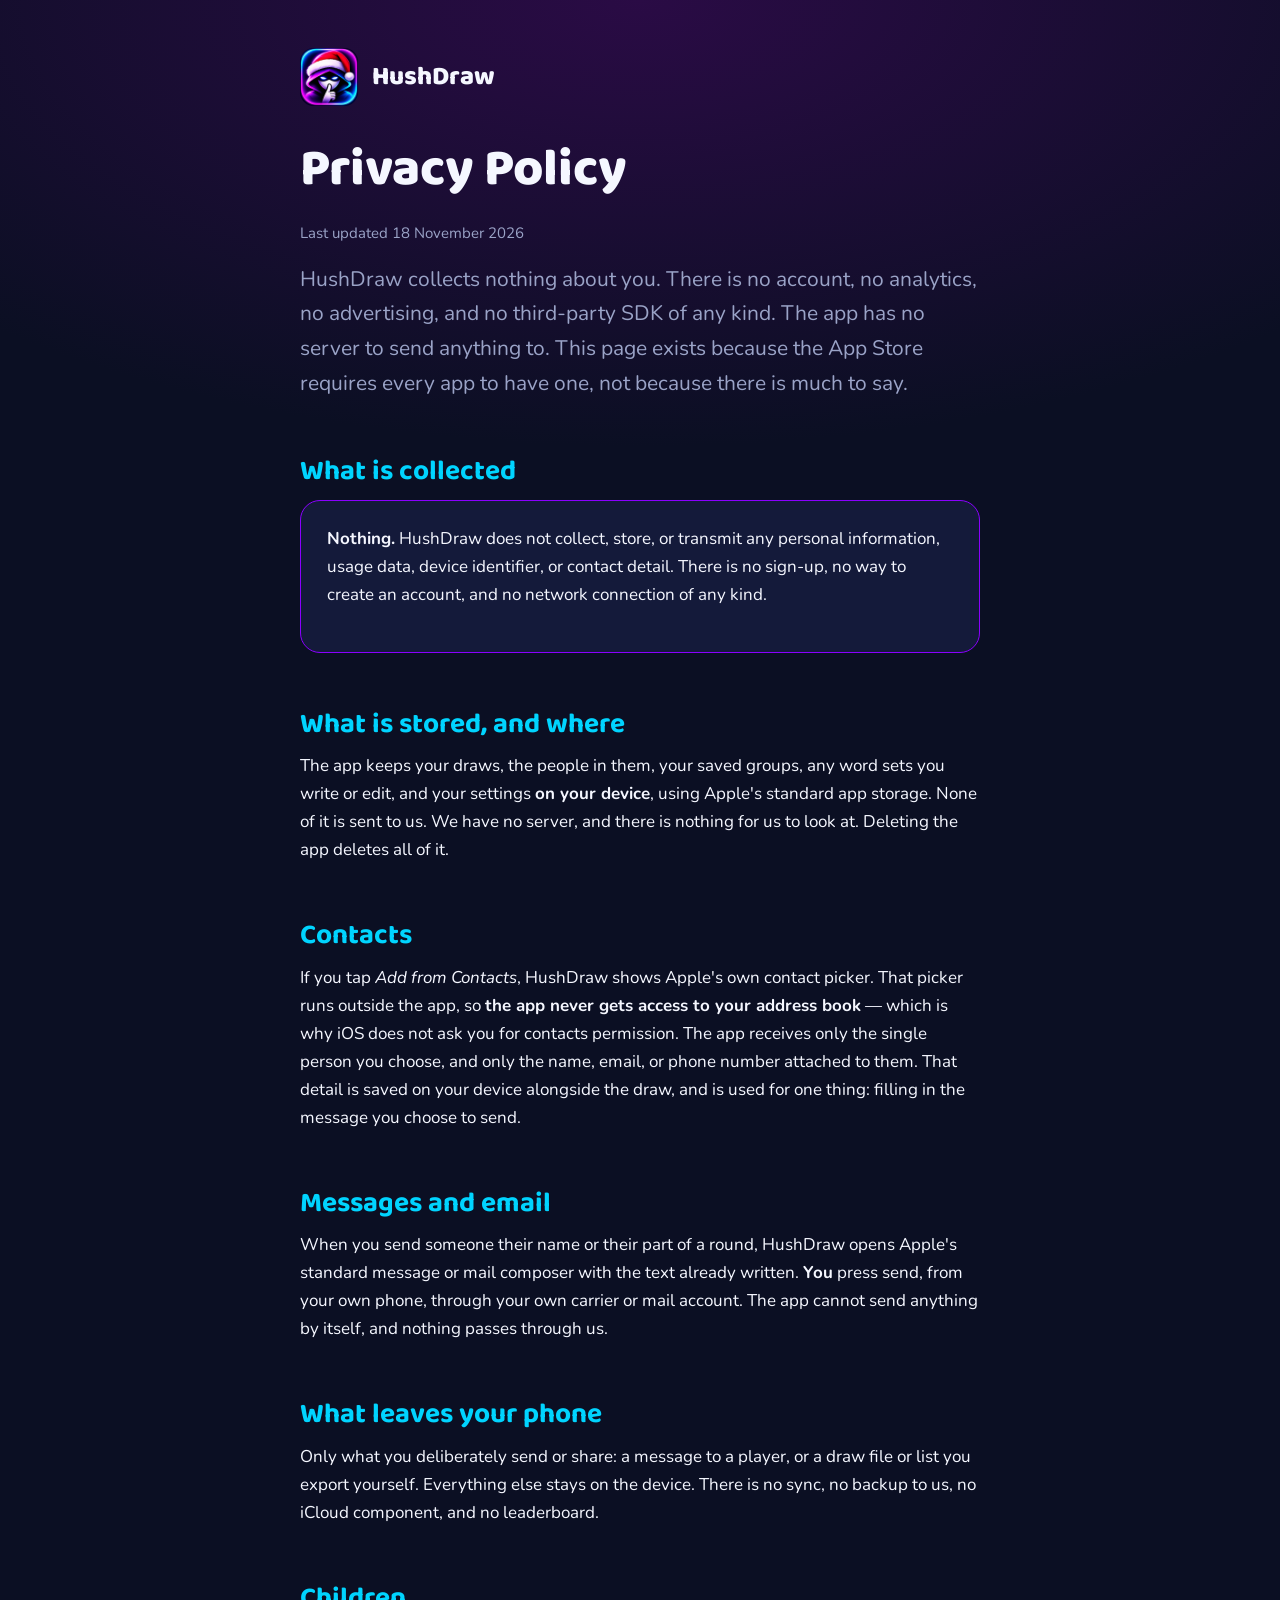
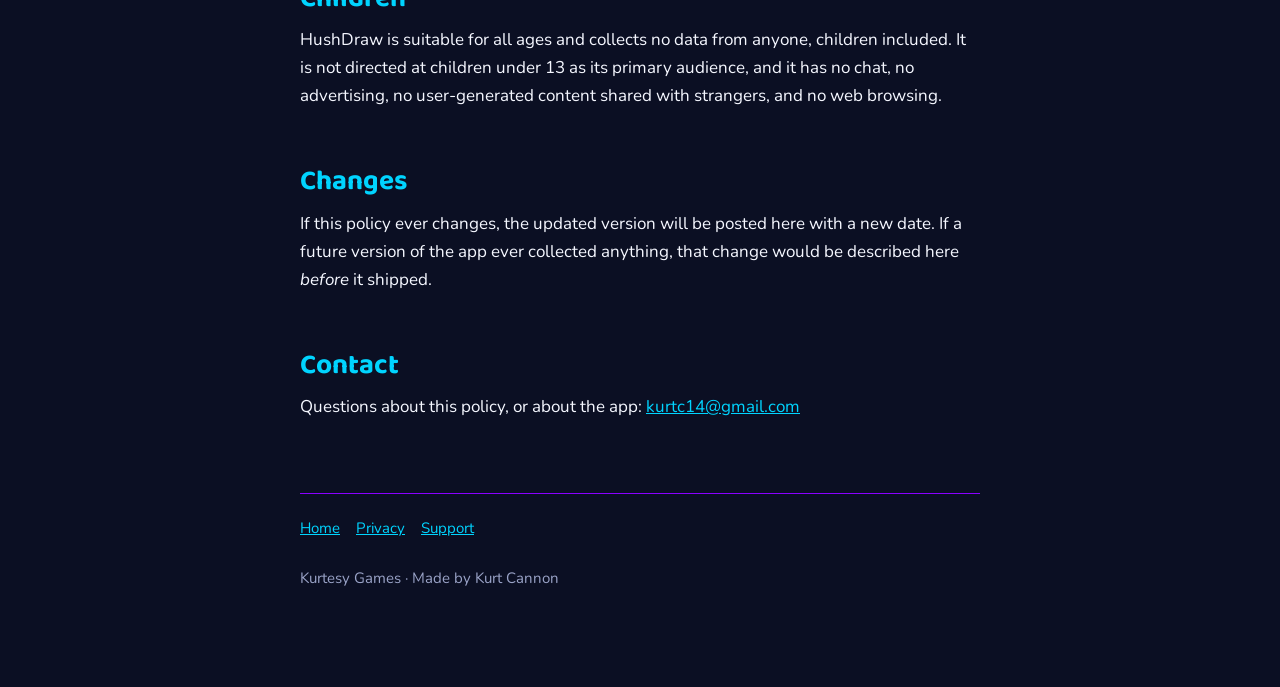
==== privacy.html @ d3ac8ffa "HushDraw site: privacy policy, support and landing page Privacy policy written against what the app " ====
<!doctype html>
<html lang="en">
<head>
<meta charset="utf-8">
<meta name="viewport" content="width=device-width,initial-scale=1">
<link rel="preconnect" href="https://fonts.googleapis.com">
<link rel="preconnect" href="https://fonts.gstatic.com" crossorigin>
<link href="https://fonts.googleapis.com/css2?family=Baloo+2:wght@600;700;800&family=Nunito:wght@400;600;700&display=swap" rel="stylesheet">
<link rel="stylesheet" href="shared.css">
<link rel="icon" href="icon.png">
<title>Privacy Policy &middot; HushDraw</title>
</head>
<body><div class="wrap">
<header class="top"><img src="icon.png" alt=""><b>HushDraw</b></header>
<h1>Privacy Policy</h1>
<p class="meta">Last updated 18 November 2026</p>

<p class="lede">HushDraw collects nothing about you. There is no account, no analytics, no
advertising, and no third-party SDK of any kind. The app has no server to send anything to.
This page exists because the App Store requires every app to have one, not because there is
much to say.</p>

<h2>What is collected</h2>
<div class="card">
<p><strong>Nothing.</strong> HushDraw does not collect, store, or transmit any personal
information, usage data, device identifier, or contact detail. There is no sign-up, no way
to create an account, and no network connection of any kind.</p>
</div>

<h2>What is stored, and where</h2>
<p>The app keeps your draws, the people in them, your saved groups, any word sets you write
or edit, and your settings <strong>on your device</strong>, using Apple's standard app
storage. None of it is sent to us. We have no server, and there is nothing for us to look
at. Deleting the app deletes all of it.</p>

<h2>Contacts</h2>
<p>If you tap <em>Add from Contacts</em>, HushDraw shows Apple's own contact picker. That
picker runs outside the app, so <strong>the app never gets access to your address book</strong>
&mdash; which is why iOS does not ask you for contacts permission. The app receives only the
single person you choose, and only the name, email, or phone number attached to them. That
detail is saved on your device alongside the draw, and is used for one thing: filling in the
message you choose to send.</p>

<h2>Messages and email</h2>
<p>When you send someone their name or their part of a round, HushDraw opens Apple's standard
message or mail composer with the text already written. <strong>You</strong> press send, from
your own phone, through your own carrier or mail account. The app cannot send anything by
itself, and nothing passes through us.</p>

<h2>What leaves your phone</h2>
<p>Only what you deliberately send or share: a message to a player, or a draw file or list
you export yourself. Everything else stays on the device. There is no sync, no backup to us,
no iCloud component, and no leaderboard.</p>

<h2>Children</h2>
<p>HushDraw is suitable for all ages and collects no data from anyone, children included. It
is not directed at children under 13 as its primary audience, and it has no chat, no
advertising, no user-generated content shared with strangers, and no web browsing.</p>

<h2>Changes</h2>
<p>If this policy ever changes, the updated version will be posted here with a new date. If
a future version of the app ever collected anything, that change would be described here
<em>before</em> it shipped.</p>

<h2>Contact</h2>
<p>Questions about this policy, or about the app: <a href="mailto:kurtc14@gmail.com">kurtc14@gmail.com</a></p>

<footer><a href="./">Home</a><a href="privacy.html">Privacy</a><a href="support.html">Support</a><br><br>Kurtesy Games &middot; Made by Kurt Cannon</footer>
</div></body></html>
---- shared.css ----
/* HushDraw's own Neon Mystery palette, so the site and the app read as one thing. */
:root{
  --bg:#0B0F23; --surface:#141A3A; --ink:#F5F7FF; --muted:#9AA3C7;
  --accent:#00D4FF; --hot:#FF00B8; --edge:#8A00FF; --tile:#1A2145;
}
*{box-sizing:border-box}
html{-webkit-text-size-adjust:100%}
body{
  margin:0; color:var(--ink);
  background:var(--bg);
  background-image:radial-gradient(120% 80% at 50% 0%, #2A0B45 0%, #0B0F23 62%);
  background-attachment:fixed;
  font:400 17px/1.65 Nunito,system-ui,-apple-system,"Segoe UI",sans-serif;
}
.wrap{max-width:720px; margin:0 auto; padding:48px 20px 96px}
h1,h2,h3{font-family:"Baloo 2",Nunito,system-ui,sans-serif; line-height:1.15; margin:0 0 .4em}
h1{font-size:clamp(34px,7vw,52px); font-weight:800}
h2{font-size:clamp(22px,4vw,28px); font-weight:700; margin-top:2em; color:var(--accent)}
p{margin:0 0 1.1em}
a{color:var(--accent)}
.lede{font-size:clamp(18px,2.6vw,21px); color:var(--muted)}
.card{background:var(--surface); border:1px solid var(--edge); border-radius:20px; padding:24px 26px; margin:0 0 20px}
.meta{color:var(--muted); font-size:15px}
ul{padding-left:1.2em} li{margin:.35em 0}
header.top{display:flex; align-items:center; gap:14px; margin-bottom:34px}
header.top img{width:58px; height:58px; border-radius:14px; display:block}
header.top b{font-family:"Baloo 2",sans-serif; font-size:26px; font-weight:800}
.games{display:grid; gap:14px; grid-template-columns:repeat(auto-fit,minmax(220px,1fr)); padding:0; list-style:none}
.games li{background:var(--tile); border:1px solid var(--edge); border-radius:16px; padding:18px 20px; margin:0}
.games b{display:block; font-family:"Baloo 2",sans-serif; font-size:19px; margin-bottom:4px}
.games span{color:var(--muted); font-size:15px}
.soon{color:var(--hot); font-size:13px; font-weight:700; letter-spacing:.08em; text-transform:uppercase}
footer{margin-top:72px; padding-top:22px; border-top:1px solid var(--edge); color:var(--muted); font-size:15px}
footer a{margin-right:16px}
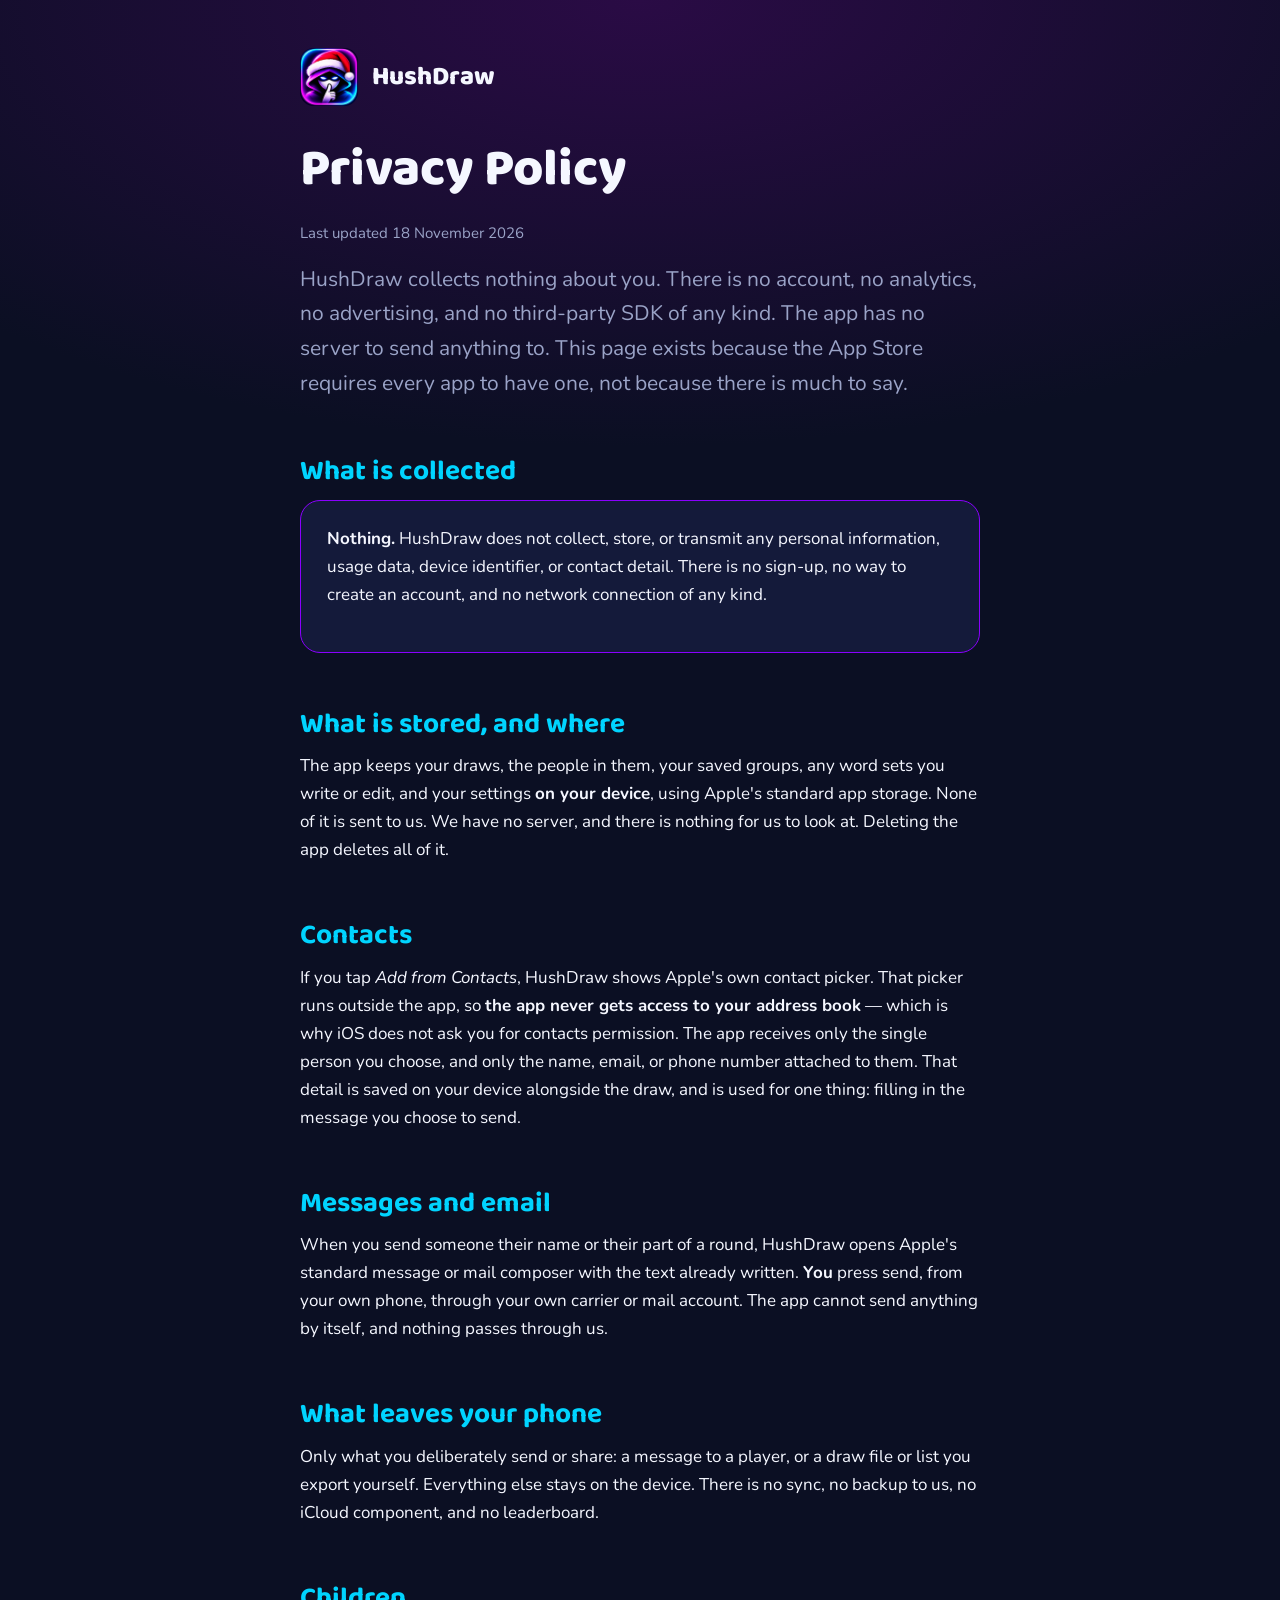
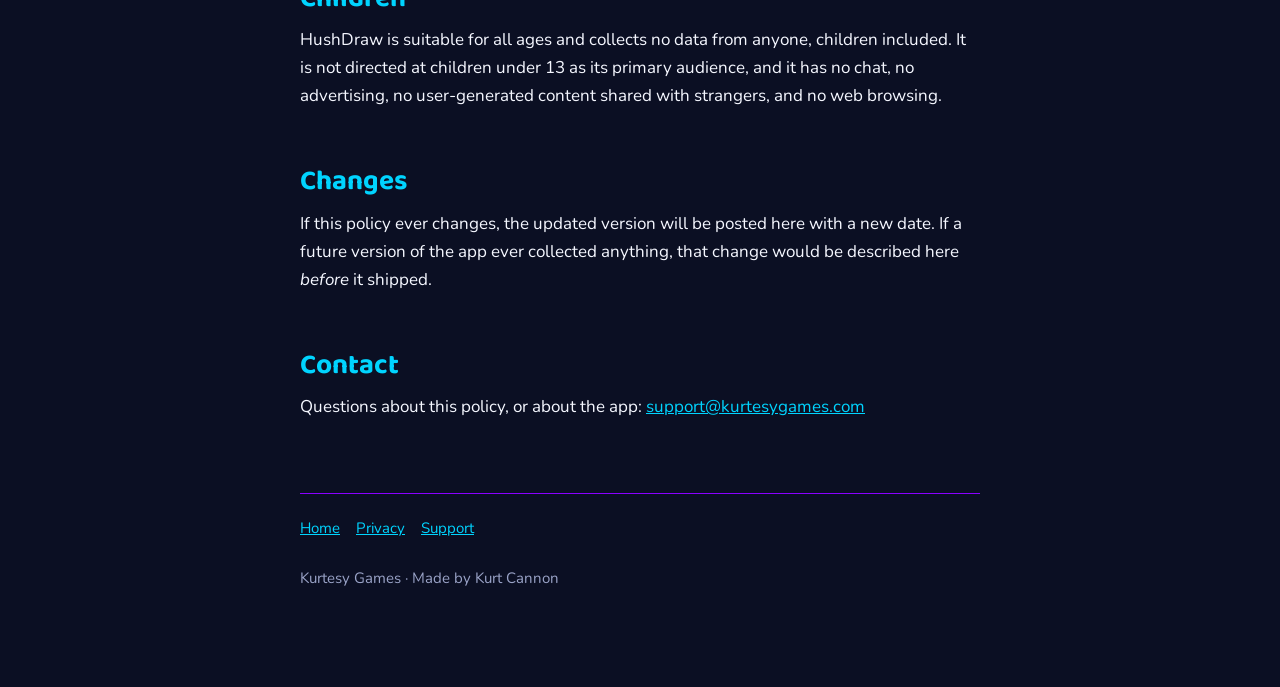
==== commit 1b7fc7ba: "Use the studio support address Every Kurtesy app now shares one contact address on the studio's own " ====
--- a/privacy.html
+++ b/privacy.html
@@ -63,7 +63,7 @@
 <em>before</em> it shipped.</p>
 
 <h2>Contact</h2>
-<p>Questions about this policy, or about the app: <a href="mailto:kurtc14@gmail.com">kurtc14@gmail.com</a></p>
+<p>Questions about this policy, or about the app: <a href="mailto:support@kurtesygames.com">support@kurtesygames.com</a></p>
 
 <footer><a href="./">Home</a><a href="privacy.html">Privacy</a><a href="support.html">Support</a><br><br>Kurtesy Games &middot; Made by Kurt Cannon</footer>
 </div></body></html>
